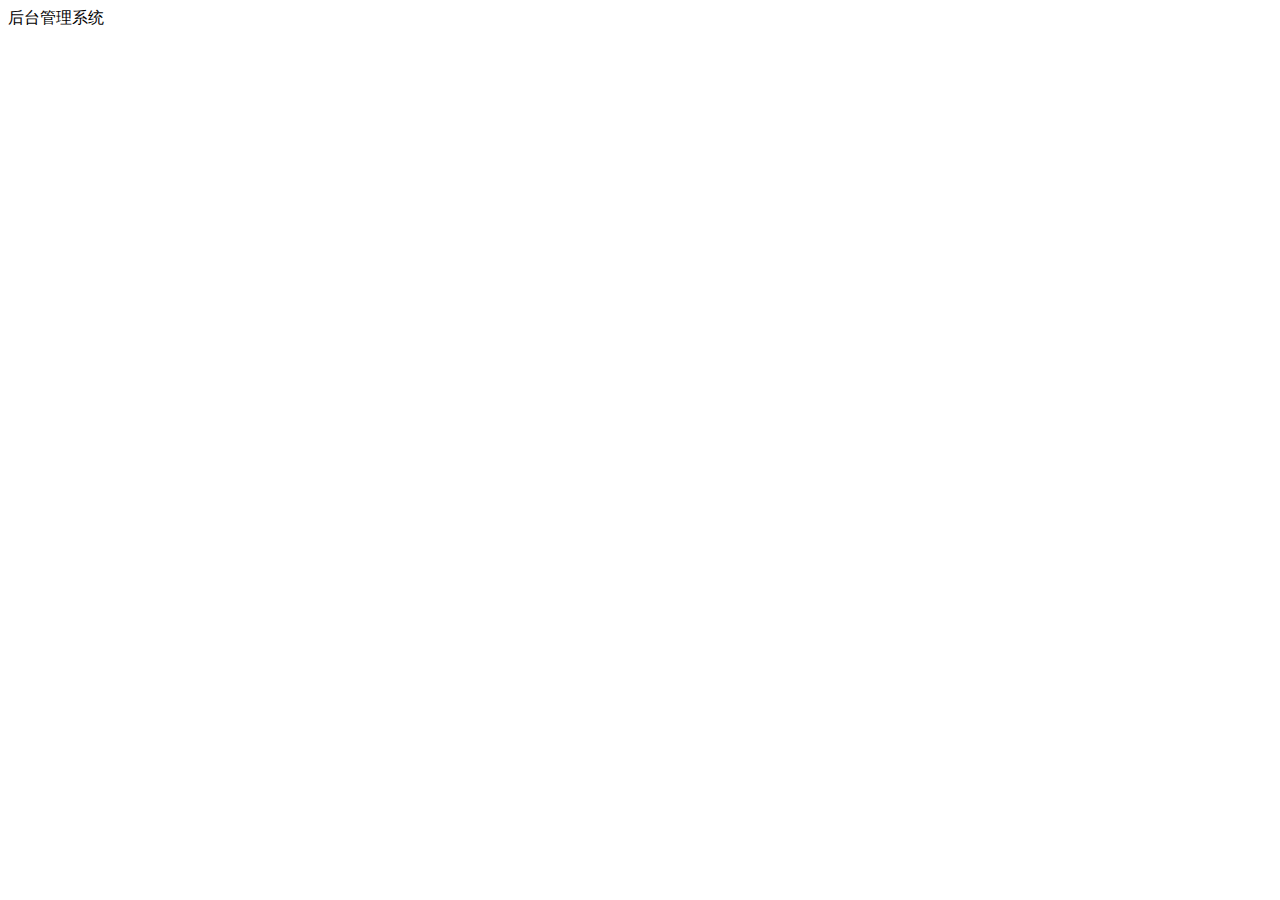
==== public/back/index.html @ b0e3c331 "项目初始化" ====
<!DOCTYPE html>
<html lang="en">
<head>
    <meta charset="UTF-8">
    <meta name="viewport" content="width=device-width, initial-scale=1.0">
    <meta http-equiv="X-UA-Compatible" content="ie=edge">
    <title>Document</title>
</head>
<body>
    后台管理系统
</body>
</html>
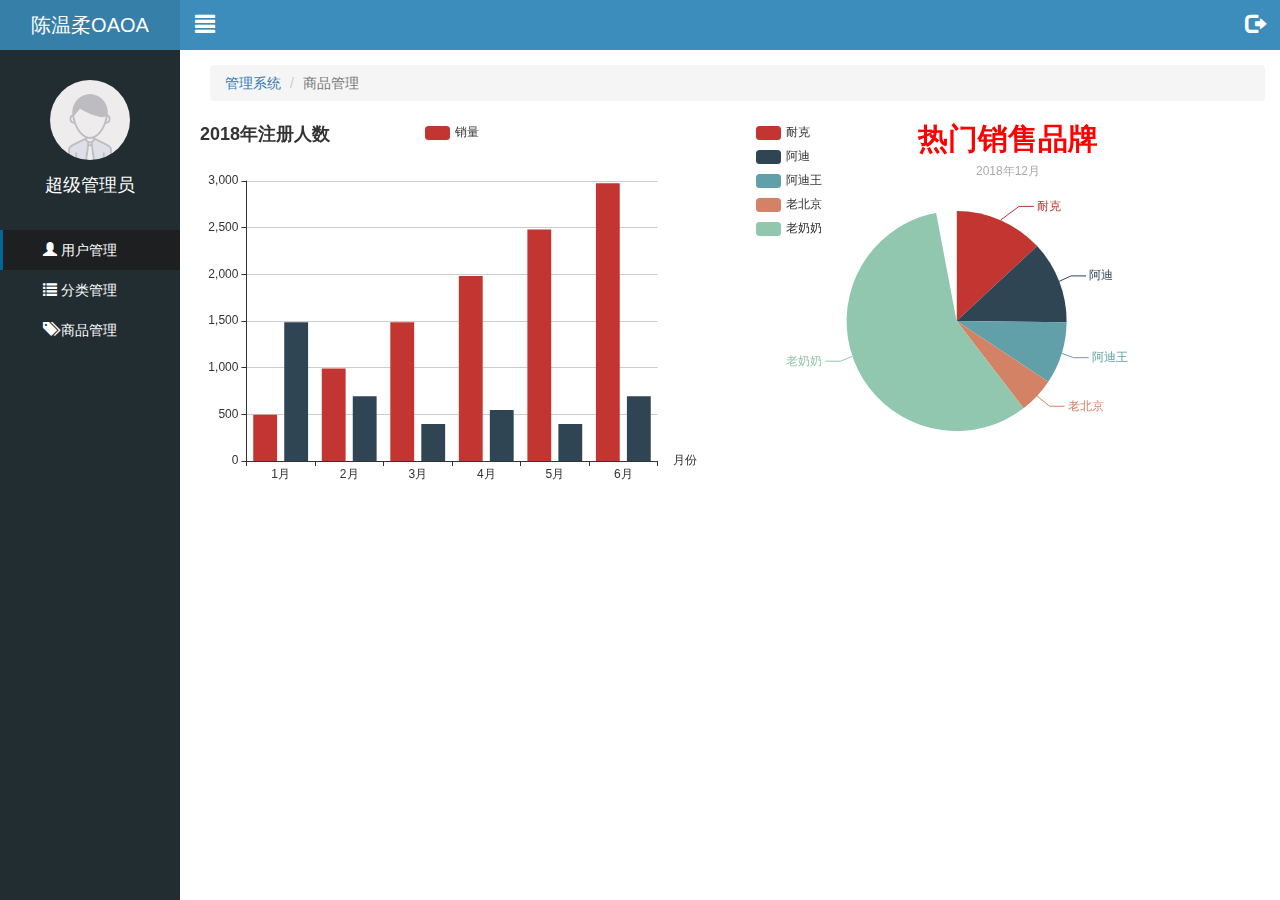
==== commit 8ad235df: "图表样式完成" ====
--- a/public/back/index.html
+++ b/public/back/index.html
@@ -1,12 +1,116 @@
 <!DOCTYPE html>
 <html lang="en">
+
 <head>
     <meta charset="UTF-8">
     <meta name="viewport" content="width=device-width, initial-scale=1.0">
     <meta http-equiv="X-UA-Compatible" content="ie=edge">
     <title>Document</title>
+    <link rel="stylesheet" href="./lib/bootstrap/css/bootstrap.css">
+    <link rel="stylesheet" href="./lib/bootstrap-validator/js/bootstrapValidator.js">
+    <link rel="stylesheet" href="./css/common.css">
 </head>
+
 <body>
-    后台管理系统
+    <!-- 左侧菜单栏部分 -->
+    <div class="lt_aside">
+
+        <!-- 标题部分 -->
+        <div class="title">
+            <a href="#">陈温柔OAOA</a>
+        </div>
+        <!-- 图片部分 -->
+        <div class="user">
+            <img src="./images/default.png" alt="">
+            <p>超级管理员</p>
+        </div>
+        <!-- 一级列表 -->
+        <div class="nav">
+            <ul>
+                <li>
+                    <a href="user.html" class="current">
+                        <i class="glyphicon glyphicon-user"></i>
+                        <span>用户管理</span>
+                    </a>
+                </li>
+                <li>
+                    <a href="javascript:;" class="category">
+                        <i class="glyphicon glyphicon-list"></i>
+                        <span>分类管理</span>
+                    </a>
+                    <!-- 二级导航 -->
+                    <div class="child">
+                        <a href="first.html">一级分类</a>
+                        <a href="second.html">二级分类</a>
+                    </div>
+                </li>
+                <li>
+                    <a href="product.html">
+                        <i class="glyphicon glyphicon-tags"></i>
+                        <span>商品管理</span>
+                    </a>
+                </li>
+            </ul>
+        </div>
+
+    </div>
+
+    <!-- 右侧主体部分 -->
+    <div class="lt_main">
+        <!-- 头部导航菜单 -->
+        <div class="lt_topbar">
+            <a href="#" class="pull-left icon_menu"><i class="glyphicon glyphicon-align-justify"></i></a>
+            <a href="#" class="pull-right icon_logout"><i class="glyphicon glyphicon-log-out"></i></a>
+        </div>
+        <div class="container-fluid">
+
+            <!-- 路径导航 -->
+            <ol class="breadcrumb">
+                <li><a href="#">管理系统</a></li>
+                <li class="active">商品管理</li>
+            </ol>
+
+
+            <!-- 图标部分 -->
+            <div class="echarts_box">
+                <div class="echarts_left pull-left">
+                   
+                </div>
+                <div class="echarts_right pull-right"></div>
+
+            </div>
+
+
+        </div>
+    </div>
+
+    <!-- 模态框部分 -->
+    <div class="modal fade bs-example-modal-sm" tabindex="-1">
+        <div class="modal-dialog modal-sm">
+            <div class="modal-content">
+                <div class="modal-header">
+                    <button type="button" class="close" data-dismiss="modal"><span>&times;</span></button>
+                    <h4 class="modal-title">温馨提示</h4>
+                </div>
+                <div class="modal-body">
+                    <p class="red"><i class="glyphicon glyphicon-info-sign"></i>您确定要退出后台管理系统吗&hellip;</p>
+                </div>
+                <div class="modal-footer">
+                    <button type="button" class="btn btn-default" data-dismiss="modal">取消</button>
+                    <button type="button" class="btn btn-primary">退出</button>
+                </div>
+            </div><!-- /.modal-content -->
+        </div><!-- /.modal-dialog -->
+    </div><!-- /.modal -->
+
+
+
+    <script src="./lib/jquery/jquery.js"></script>
+    <script src="./lib/bootstrap/js/bootstrap.js"></script>
+    <script src="./lib/bootstrap-validator/js/bootstrapValidator.js"></script>
+    <script src="./lib/echarts/echarts.common.min.js"></script>
+    <script src="./js/common.js"></script>
+    <script src="./js/index.js"></script>
 </body>
+
 </html>--- a/public/back/css/common.css
+++ b/public/back/css/common.css
@@ -0,0 +1,166 @@
+
+/* 公共样式 */
+
+body {
+    height: 1000px;
+}
+
+ul {
+    margin: 0;
+    padding: 0;
+    list-style: none;
+}
+
+a:hover,
+a:link,
+a:visited,
+a:active {
+    text-decoration: none;
+}
+
+.red {
+    color: #A94442;
+}
+
+
+html,body {
+    height: 100%;
+}
+
+/* 侧边菜单栏部分开始 */
+
+.lt_aside {
+    width: 180px;
+    height: 100%;
+    background-color: #222D32;
+    position: fixed;
+    left: 0;
+    top: 0;
+    z-index: 999;
+    transition: .5s;
+
+}
+
+.lt_aside.hidemenu {
+    transform: translateX(-180px);
+} 
+
+.lt_aside .title {
+    height: 50px;
+    width: 100%;
+    background-color: #367FA9;
+}
+
+.lt_aside .title a {
+    display: block;
+    width: 100%;
+    height: 100%;
+    text-align: center;
+    line-height: 50px;
+    color: #fff;
+    font-size: 20px;
+}
+
+.lt_aside .user {
+    height: 180px;
+    padding: 30px;
+}
+
+.lt_aside .user img {
+    display: block;
+    width: 80px;
+    height: 80px;
+    margin: 0 auto;
+    border-radius: 50%;
+}
+
+.lt_aside .user p {
+    height: 30px;
+    line-height: 30px;
+    font-size: 18px;
+    color: #fff;
+    text-align: center;
+    margin: 10px 0;
+}
+
+
+
+.lt_aside .nav a {
+    padding-left: 40px;
+    display: block;
+    height: 40px;
+    line-height: 40px;
+    border-left: 3px solid transparent;
+    cursor: pointer;
+    color: #fff;
+}
+
+.lt_aside .nav a.current {
+    border-color: #006699;
+    background-color: #1D1F21;
+}
+
+.lt_aside .nav .child  {
+    
+    display: none;
+}
+
+
+
+.lt_aside .nav .child a {
+    padding-left: 60px;
+}
+
+/* 右侧主体部分 */
+.lt_main {
+    
+    padding-top: 50px;
+    padding-left: 180px;
+    transition: .5s;
+}
+
+.lt_main.hidemenu {
+    padding-left: 0;
+}
+
+
+.lt_main .lt_topbar {
+    position: fixed;
+    height: 50px;
+    width: 100%;
+    top: 0;
+    left: 0;
+    background-color: #3C8DBC;
+    padding-left: 180px;
+    z-index: 998;
+    transition: .5s;
+
+}
+
+.lt_main .lt_topbar a {
+    display: block;
+    width: 50px;
+    height: 50px;
+    line-height: 50px;
+    font-size: 20px;
+    text-align: center;
+    color: #fff;
+}
+
+.lt_topbar.hidemenu {
+    padding-left: 0;
+}
+
+.lt_main .breadcrumb {
+    margin-top: 15px;
+    margin-left: 15px;
+}
+
+
+/* 图表 */
+.echarts_left,
+.echarts_right {
+  width: 48%;
+  height: 400px;
+  background-color: skyblue;
+}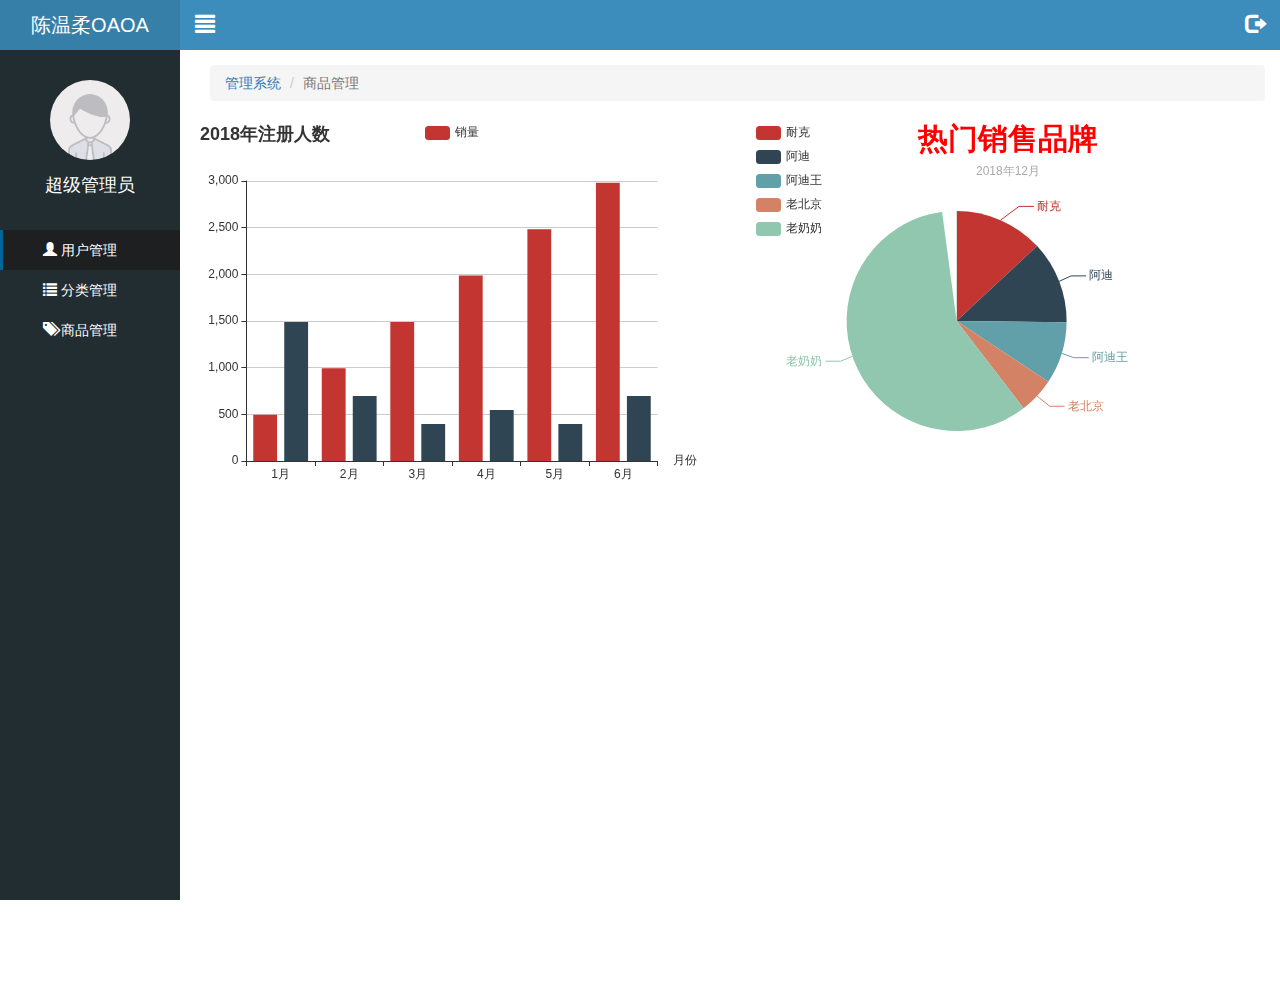
==== commit 5b422a9c: "进度条实验1" ====
--- a/public/back/index.html
+++ b/public/back/index.html
@@ -8,6 +8,7 @@
     <title>Document</title>
     <link rel="stylesheet" href="./lib/bootstrap/css/bootstrap.css">
     <link rel="stylesheet" href="./lib/bootstrap-validator/js/bootstrapValidator.js">
+    <link rel="stylesheet" href="./lib/nprogress/nprogress.css">
     <link rel="stylesheet" href="./css/common.css">
 </head>
 
@@ -108,6 +109,7 @@
     <script src="./lib/jquery/jquery.js"></script>
     <script src="./lib/bootstrap/js/bootstrap.js"></script>
     <script src="./lib/bootstrap-validator/js/bootstrapValidator.js"></script>
+    <script src="./lib/nprogress/nprogress.js"></script>
     <script src="./lib/echarts/echarts.common.min.js"></script>
     <script src="./js/common.js"></script>
     <script src="./js/index.js"></script>
--- a/public/back/lib/nprogress/nprogress.css
+++ b/public/back/lib/nprogress/nprogress.css
@@ -0,0 +1,74 @@
+/* Make clicks pass-through */
+#nprogress {
+  pointer-events: none;
+}
+
+#nprogress .bar {
+  background: greenyellow;
+
+  position: fixed;
+  z-index: 10000;
+  top: 0;
+  left: 0;
+
+  width: 100%;
+  height: 2px;
+}
+
+/* Fancy blur effect */
+#nprogress .peg {
+  display: block;
+  position: absolute;
+  right: 0px;
+  width: 100px;
+  height: 100%;
+  box-shadow: 0 0 10px #29d, 0 0 5px #29d;
+  opacity: 1.0;
+
+  -webkit-transform: rotate(3deg) translate(0px, -4px);
+      -ms-transform: rotate(3deg) translate(0px, -4px);
+          transform: rotate(3deg) translate(0px, -4px);
+}
+
+/* Remove these to get rid of the spinner */
+#nprogress .spinner {
+  display: block;
+  position: fixed;
+  z-index: 1031;
+  top: 15px;
+  right: 15px;
+}
+
+#nprogress .spinner-icon {
+  width: 18px;
+  height: 18px;
+  box-sizing: border-box;
+
+  border: solid 2px transparent;
+  border-top-color: #29d;
+  border-left-color: #29d;
+  border-radius: 50%;
+
+  -webkit-animation: nprogress-spinner 400ms linear infinite;
+          animation: nprogress-spinner 400ms linear infinite;
+}
+
+.nprogress-custom-parent {
+  overflow: hidden;
+  position: relative;
+}
+
+.nprogress-custom-parent #nprogress .spinner,
+.nprogress-custom-parent #nprogress .bar {
+  position: absolute;
+}
+
+@-webkit-keyframes nprogress-spinner {
+  0%   { -webkit-transform: rotate(0deg); }
+  100% { -webkit-transform: rotate(360deg); }
+}
+@keyframes nprogress-spinner {
+  0%   { transform: rotate(0deg); }
+  100% { transform: rotate(360deg); }
+}
+
--- a/public/back/css/common.css
+++ b/public/back/css/common.css
@@ -1,9 +1,5 @@
 
 /* 公共样式 */
-
-body {
-    height: 1000px;
-}
 
 ul {
     margin: 0;
@@ -24,7 +20,7 @@
 
 
 html,body {
-    height: 100%;
+    height: 1000px;
 }
 
 /* 侧边菜单栏部分开始 */
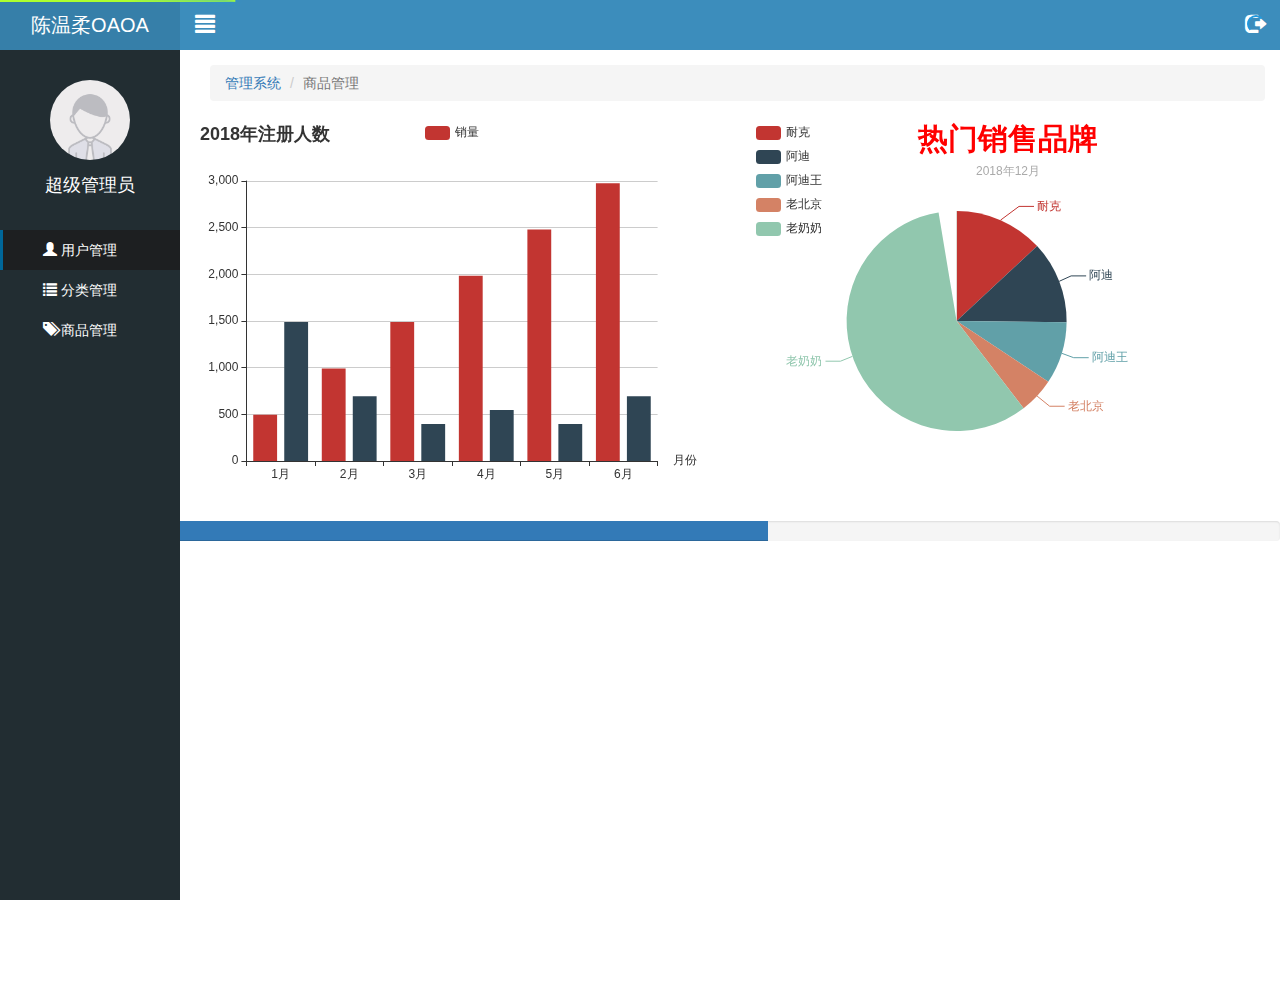
==== commit f1d56b94: "登录实验1" ====
--- a/public/back/index.html
+++ b/public/back/index.html
@@ -75,7 +75,7 @@
             <!-- 图标部分 -->
             <div class="echarts_box">
                 <div class="echarts_left pull-left">
-                   
+
                 </div>
                 <div class="echarts_right pull-right"></div>
 
@@ -104,13 +104,20 @@
         </div><!-- /.modal-dialog -->
     </div><!-- /.modal -->
 
+    <div class="progress">
+        <div class="progress-bar" style="width: 60%;">
+            <span class="sr-only">60% Complete</span>
+        </div>
+    </div>
+
 
 
     <script src="./lib/jquery/jquery.js"></script>
     <script src="./lib/bootstrap/js/bootstrap.js"></script>
+    <script src="./lib/nprogress/nprogress.js"></script>
     <script src="./lib/bootstrap-validator/js/bootstrapValidator.js"></script>
-    <script src="./lib/nprogress/nprogress.js"></script>
     <script src="./lib/echarts/echarts.common.min.js"></script>
+    <script src="./js/isLogin.js"></script>
     <script src="./js/common.js"></script>
     <script src="./js/index.js"></script>
 </body>
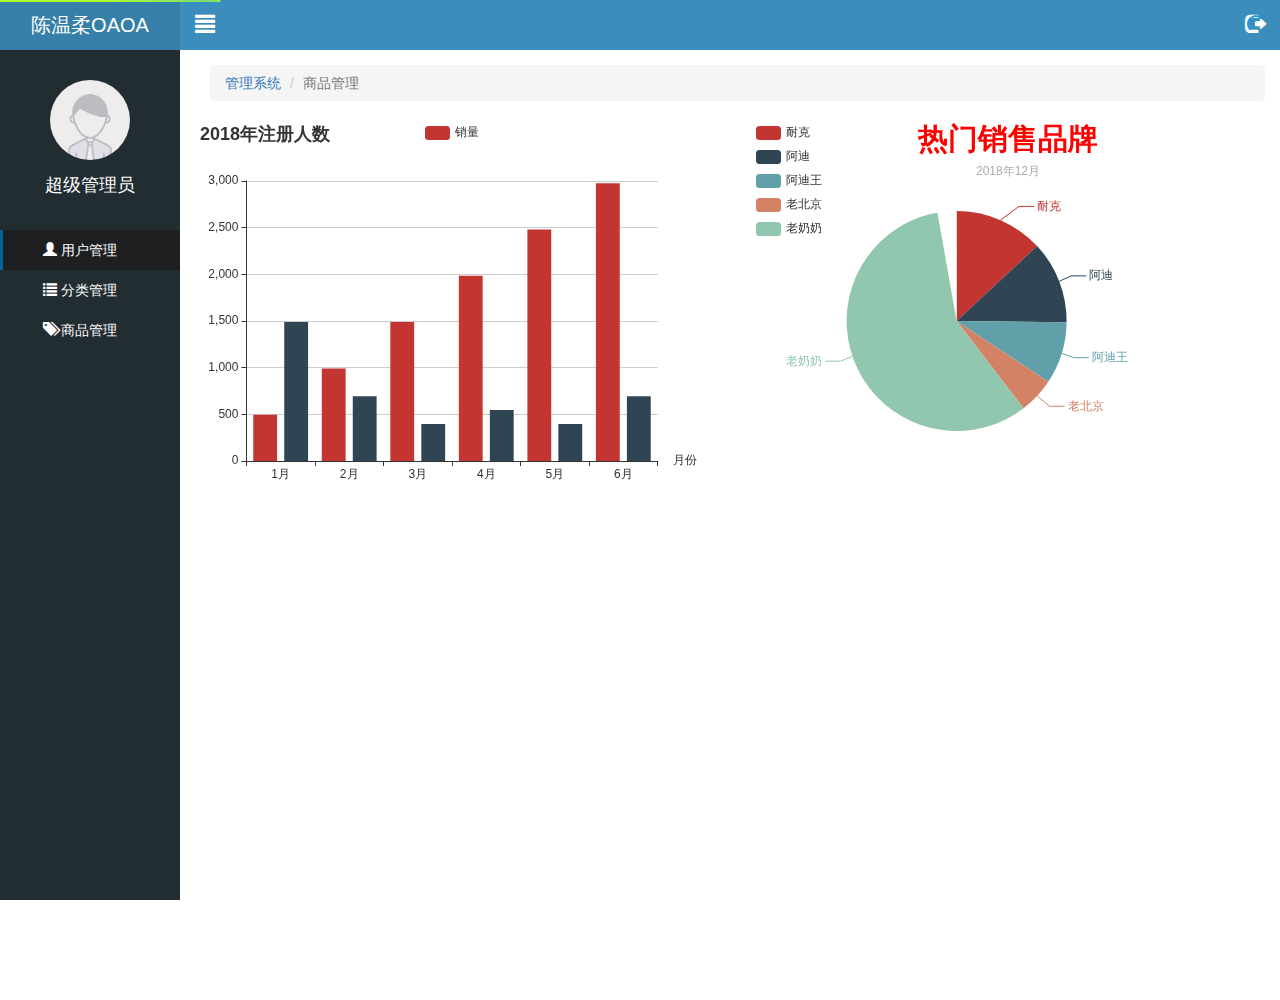
==== commit 6765dc18: "登录实验2" ====
--- a/public/back/index.html
+++ b/public/back/index.html
@@ -98,17 +98,11 @@
                 </div>
                 <div class="modal-footer">
                     <button type="button" class="btn btn-default" data-dismiss="modal">取消</button>
-                    <button type="button" class="btn btn-primary">退出</button>
+                    <button type="button" class="btn btn-primary btn-quit">退出</button>
                 </div>
             </div><!-- /.modal-content -->
         </div><!-- /.modal-dialog -->
     </div><!-- /.modal -->
-
-    <div class="progress">
-        <div class="progress-bar" style="width: 60%;">
-            <span class="sr-only">60% Complete</span>
-        </div>
-    </div>
 
 
 
